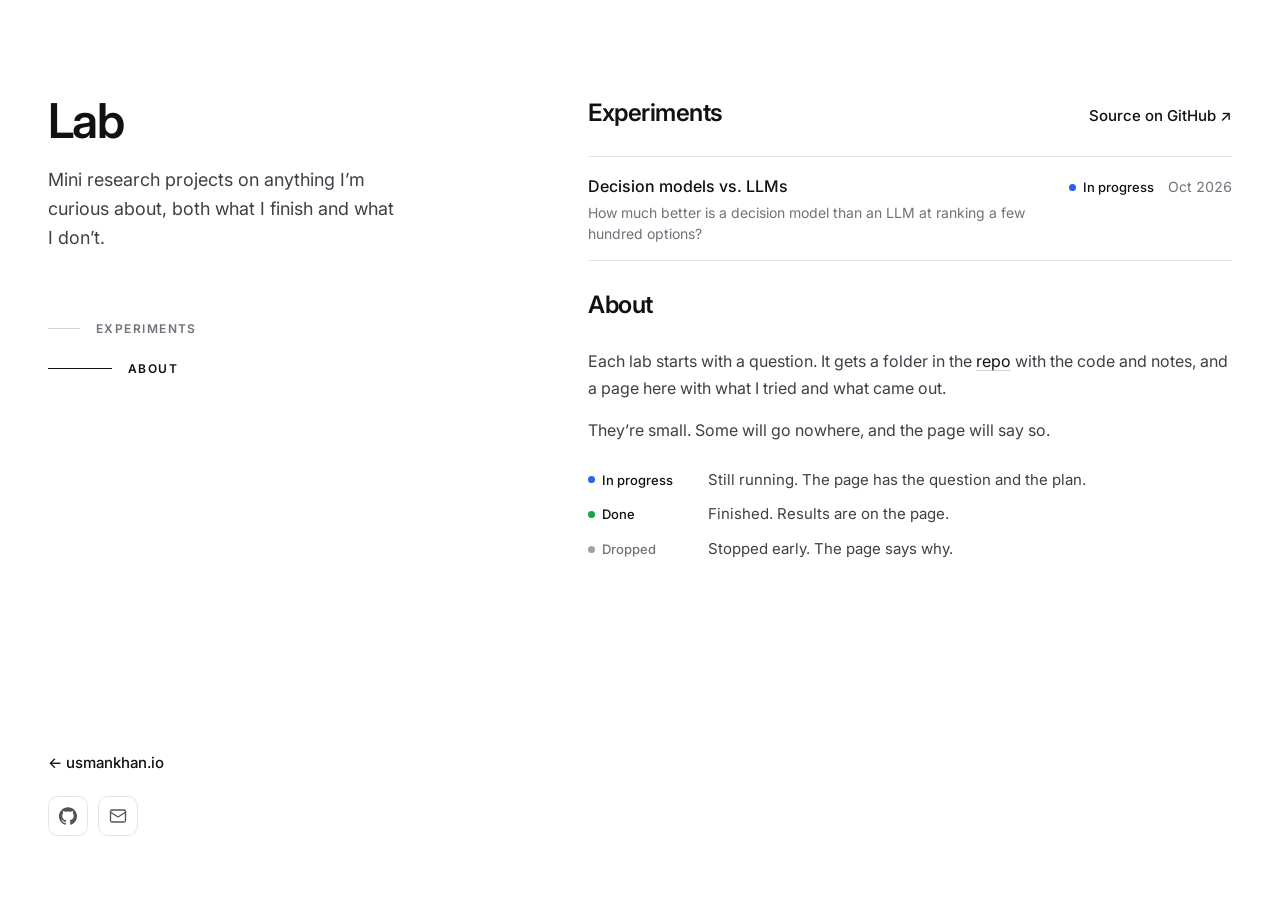
==== website/index.html @ 0e7bfc5a "Initialize lab website and first experiment Create the repo's static Lab site with GitHub Pages depl" ====
<!DOCTYPE html>
<html lang="en">
<head>
    <meta charset="UTF-8">
    <meta name="viewport" content="width=device-width, initial-scale=1.0">
    <title>Lab · Usman Khan</title>
    <meta name="description" content="Mini research projects on anything I'm curious about, both what I finish and what I don't.">
    <link rel="icon" href="data:image/svg+xml,<svg xmlns=%22http://www.w3.org/2000/svg%22 viewBox=%220 0 100 100%22><text y=%22.9em%22 font-size=%2290%22>🧪</text></svg>">
    <link rel="preconnect" href="https://fonts.googleapis.com">
    <link rel="preconnect" href="https://fonts.gstatic.com" crossorigin>
    <link rel="stylesheet" href="https://fonts.googleapis.com/css2?family=Inter:wght@400;500;600&display=swap">
    <link rel="stylesheet" href="styles.css">
</head>
<body>
    <div class="shell">
        <aside class="side" id="top">
            <div class="side-top">
                <h1>Lab</h1>
                <p class="lead">Mini research projects on anything I&rsquo;m curious about, both what I finish and what I don&rsquo;t.</p>
                <nav class="side-nav" aria-label="Primary">
                    <a href="#experiments">Experiments</a>
                    <a href="#about">About</a>
                </nav>
            </div>
            <div class="side-bottom">
                <a href="/" class="back"><span aria-hidden="true">←</span> usmankhan.io</a>
                <div class="socials">
                    <a href="https://github.com/usmank06/lab" target="_blank" rel="noopener noreferrer" aria-label="Source on GitHub" title="Source on GitHub">
                        <svg viewBox="0 0 24 24" fill="currentColor" aria-hidden="true"><path d="M12 .297c-6.63 0-12 5.373-12 12 0 5.303 3.438 9.8 8.205 11.385.6.113.82-.258.82-.577 0-.285-.01-1.04-.015-2.04-3.338.724-4.042-1.61-4.042-1.61C4.422 18.07 3.633 17.7 3.633 17.7c-1.087-.744.084-.729.084-.729 1.205.084 1.838 1.236 1.838 1.236 1.07 1.835 2.809 1.305 3.495.998.108-.776.417-1.305.76-1.605-2.665-.3-5.466-1.332-5.466-5.93 0-1.31.465-2.38 1.235-3.22-.135-.303-.54-1.523.105-3.176 0 0 1.005-.322 3.3 1.23.96-.267 1.98-.399 3-.405 1.02.006 2.04.138 3 .405 2.28-1.552 3.285-1.23 3.285-1.23.645 1.653.24 2.873.12 3.176.765.84 1.23 1.91 1.23 3.22 0 4.61-2.805 5.625-5.475 5.92.42.36.81 1.096.81 2.22 0 1.606-.015 2.896-.015 3.286 0 .315.21.69.825.57C20.565 22.092 24 17.592 24 12.297c0-6.627-5.373-12-12-12"/></svg>
                    </a>
                    <a href="mailto:hello@usmankhan.io" aria-label="Email" title="hello@usmankhan.io">
                        <svg viewBox="0 0 24 24" fill="none" stroke="currentColor" stroke-width="1.75" stroke-linecap="round" stroke-linejoin="round" aria-hidden="true"><rect width="20" height="16" x="2" y="4" rx="2"/><path d="m22 7-8.97 5.7a1.94 1.94 0 0 1-2.06 0L2 7"/></svg>
                    </a>
                </div>
            </div>
        </aside>

        <main class="main-col">
            <section id="experiments" class="section section-first">
                <div class="section-head">
                    <h2>Experiments</h2>
                    <a href="https://github.com/usmank06/lab" target="_blank" rel="noopener noreferrer" class="head-link">Source on GitHub <span aria-hidden="true">↗</span></a>
                </div>
                <ul class="rows">
                    <!-- Newest first. Each row: title, one-line question, status, month. -->
                    <li>
                        <a href="decision-models-vs-llms/" class="row">
                            <span class="row-text">
                                <span class="row-title">Decision models vs. LLMs</span>
                                <span class="row-sub">How much better is a decision model than an LLM at ranking a few hundred options?</span>
                            </span>
                            <span class="row-meta"><span class="status status-progress">In progress</span><span class="meta">Oct 2026</span></span>
                        </a>
                    </li>
                </ul>
            </section>

            <section id="about" class="section">
                <div class="section-head">
                    <h2>About</h2>
                </div>
                <div class="prose">
                    <p>Each lab starts with a question. It gets a folder in the <a href="https://github.com/usmank06/lab" target="_blank" rel="noopener noreferrer">repo</a> with the code and notes, and a page here with what I tried and what came out.</p>
                    <p>They&rsquo;re small. Some will go nowhere, and the page will say so.</p>
                </div>
                <dl class="legend">
                    <div><dt><span class="status status-progress">In progress</span></dt><dd>Still running. The page has the question and the plan.</dd></div>
                    <div><dt><span class="status status-done">Done</span></dt><dd>Finished. Results are on the page.</dd></div>
                    <div><dt><span class="status status-dropped">Dropped</span></dt><dd>Stopped early. The page says why.</dd></div>
                </dl>
            </section>
        </main>
    </div>

    <script>
        // Highlight the nav item for the section currently in view.
        const links = [...document.querySelectorAll('.side-nav a')];
        const sections = links.map(a => document.querySelector(a.getAttribute('href')));
        const setActive = () => {
            const line = window.innerHeight * 0.35;
            let current = null;
            for (const s of sections) {
                if (s.getBoundingClientRect().top <= line) current = s;
            }
            if (window.innerHeight + window.scrollY >= document.body.scrollHeight - 2) current = sections[sections.length - 1];
            links.forEach(a => a.classList.toggle('active', !!current && a.getAttribute('href') === '#' + current.id));
        };
        addEventListener('scroll', setActive, { passive: true });
        addEventListener('resize', setActive);
        setActive();
    </script>
</body>
</html>
---- website/styles.css ----
/* Same system as usmankhan.io: Inter, white, zinc greys, one blue accent. */

:root {
    --text: #111111;
    --body: #3f3f46;
    --muted: #71717a;
    --border: #e4e4e7;
    --border-soft: #efeff1;
    --surface: #f4f4f5;
    --accent: #2563eb;
    --done: #16a34a;

    --gutter: 3rem;
    --side-top: 6rem;
    --font: "Inter", -apple-system, BlinkMacSystemFont, "Segoe UI", Roboto, "Helvetica Neue", Arial, sans-serif;
    --mono: ui-monospace, "SF Mono", Menlo, Consolas, "Liberation Mono", monospace;
}

* {
    margin: 0;
    padding: 0;
    box-sizing: border-box;
}

html {
    scroll-behavior: smooth;
    -webkit-font-smoothing: antialiased;
    -moz-osx-font-smoothing: grayscale;
    text-size-adjust: 100%;
}

/* No rubber-band bounce when scrolling past the top or bottom. */
html,
body {
    overscroll-behavior: none;
}

body {
    font-family: var(--font);
    font-size: 16px;
    line-height: 1.65;
    color: var(--body);
    background-color: #ffffff;
}

a {
    color: inherit;
    text-decoration: none;
}

ul,
ol {
    list-style: none;
}

img,
svg {
    display: block;
}

strong {
    font-weight: 600;
    color: var(--text);
}

::selection {
    background-color: rgb(37 99 235 / 0.15);
}

:focus-visible {
    outline: 2px solid var(--accent);
    outline-offset: 3px;
    border-radius: 4px;
}

/* Shared */

h1,
h2,
h3 {
    color: var(--text);
    font-weight: 600;
}

h2 {
    font-size: 1.5rem;
    letter-spacing: -0.02em;
}

.meta {
    font-size: 0.875rem;
    color: var(--muted);
    font-variant-numeric: tabular-nums;
}

.link {
    color: var(--text);
    text-decoration: underline;
    text-decoration-color: #d4d4d8;
    text-decoration-thickness: 1px;
    text-underline-offset: 3px;
    transition: color 0.15s ease, text-decoration-color 0.15s ease;
}

.link:hover {
    color: var(--accent);
    text-decoration-color: var(--accent);
}

/* Status of an experiment: a small dot and a word. Kept inline (not flex) so its baseline is the
   text's baseline in every browser, and it lines up with whatever sits beside it. */
.status {
    display: inline-block;
    font-size: 0.8125rem;
    font-weight: 500;
    color: var(--text);
    white-space: nowrap;
}

.status::before {
    content: "";
    display: inline-block;
    width: 0.4375rem;
    height: 0.4375rem;
    margin-right: 0.4375rem;
    border-radius: 50%;
    background-color: #a1a1aa;
    vertical-align: 0.1em; /* centres the dot on the capitals */
}

.status-progress::before {
    background-color: var(--accent);
}

.status-done::before {
    background-color: var(--done);
}

.status-dropped {
    color: var(--muted);
}

/* Layout: intro stays put on the left, everything else scrolls on the right. */

.shell {
    display: grid;
    grid-template-columns: minmax(0, 5fr) minmax(0, 7fr);
    gap: 5rem;
    max-width: 80rem;
    margin: 0 auto;
    padding: 0 var(--gutter);
}

/* Sidebar */

.side {
    position: sticky;
    top: 0;
    align-self: start;
    display: flex;
    flex-direction: column;
    justify-content: space-between;
    height: 100vh;
    padding: var(--side-top) 0 4rem;
}

.kicker {
    margin-bottom: 0.625rem;
    font-size: 0.75rem;
    font-weight: 600;
    letter-spacing: 0.12em;
    text-transform: uppercase;
    color: var(--muted);
}

.kicker a {
    transition: color 0.15s ease;
}

.kicker a:hover {
    color: var(--text);
}

h1 {
    font-size: 3rem;
    line-height: 1.05;
    letter-spacing: -0.035em;
    margin-bottom: 1.25rem;
}

/* Experiment titles are longer than "Lab", so they get a smaller size. */
h1.title {
    font-size: 2.125rem;
    line-height: 1.15;
    letter-spacing: -0.03em;
    text-wrap: balance;
}

.lead {
    max-width: 22rem;
    font-size: 1.125rem;
    line-height: 1.6;
}

.side-nav {
    display: flex;
    flex-direction: column;
    margin-top: 3.5rem;
}

.side-nav a {
    display: flex;
    align-items: center;
    gap: 1rem;
    padding: 0.625rem 0;
    font-size: 0.75rem;
    font-weight: 600;
    letter-spacing: 0.12em;
    text-transform: uppercase;
    color: var(--muted);
    transition: color 0.2s ease;
}

/* The line in front of each item grows when it is hovered or current. */
.side-nav a::before {
    content: "";
    width: 2rem;
    height: 1px;
    background-color: #d4d4d8;
    transition: width 0.2s ease, background-color 0.2s ease;
}

.side-nav a:hover,
.side-nav a.active {
    color: var(--text);
}

.side-nav a:hover::before,
.side-nav a.active::before {
    width: 4rem;
    background-color: var(--text);
}

.side-bottom {
    display: flex;
    flex-direction: column;
    gap: 1.25rem;
}

.back {
    width: fit-content;
    font-size: 0.9375rem;
    font-weight: 500;
    color: var(--text);
    transition: color 0.15s ease;
}

.back:hover {
    color: var(--accent);
}

.socials {
    display: flex;
    gap: 0.625rem;
}

.socials a {
    display: grid;
    place-items: center;
    width: 2.5rem;
    height: 2.5rem;
    border: 1px solid var(--border);
    border-radius: 0.625rem;
    color: #52525b;
    transition: color 0.15s ease, border-color 0.15s ease, background-color 0.15s ease;
}

.socials a:hover {
    color: var(--text);
    border-color: #d4d4d8;
    background-color: #fafafa;
}

.socials svg {
    width: 1.125rem;
    height: 1.125rem;
}

/* Main column */

/* Starts level with the sidebar's title, less 0.2rem so the cap tops of the h2 and the h1
   line up, not just their boxes. */
.main-col {
    padding-top: calc(var(--side-top) - 0.2rem);
    padding-bottom: 4rem;
}

/* Sections */

/* Each section starts with a thin line across the column, heading just below it. */
.section {
    margin-top: 3rem;
    padding-top: 1.5rem;
    border-top: 1px solid var(--border);
    scroll-margin-top: 6rem;
}

/* The first thing in the column sits flush with the sidebar's top, at every breakpoint. */
.section.section-first {
    margin-top: 0;
    padding-top: 0;
    border-top: 0;
}

.section-head {
    display: flex;
    justify-content: space-between;
    align-items: baseline;
    gap: 1rem;
    margin-bottom: 1.5rem;
}

.head-link {
    font-size: 0.9375rem;
    font-weight: 500;
    color: var(--text);
    white-space: nowrap;
    transition: color 0.15s ease;
}

.head-link:hover {
    color: var(--accent);
}

.section-intro {
    margin: -0.5rem 0 1.75rem;
}

/* Facts card: date, status and code link at the top of an experiment page. */

/* The card's top edge lines up with the cap tops of the sidebar's "Lab" kicker. */
#facts {
    margin-top: 0.55rem;
    scroll-margin-top: 6rem;
}

.facts {
    padding: 1.5rem 1.75rem 0.5rem;
    border: 1px solid var(--border);
    border-radius: 1rem;
}

.facts-head {
    display: flex;
    justify-content: space-between;
    align-items: baseline;
    gap: 1rem;
    padding-bottom: 0.875rem;
    border-bottom: 1px solid var(--border);
}

.facts-head h2 {
    font-size: 1rem;
    letter-spacing: -0.01em;
}

.facts-row {
    padding: 0.875rem 0;
}

.facts-row + .facts-row {
    border-top: 1px solid var(--border-soft);
}

.facts dt {
    font-size: 0.8125rem;
    color: var(--muted);
}

.facts dd {
    color: var(--text);
    line-height: 1.5;
    overflow-wrap: anywhere;
}

/* Experiment list: title and a note on the left, status and date on the right. */

.rows {
    border-top: 1px solid var(--border);
}

.rows li {
    border-bottom: 1px solid var(--border);
}

/* The next section's line closes the list; a second line here would double it. */
.rows li:last-child {
    border-bottom: 0;
}

/* And that section sits right under the list, so the last row is boxed in evenly. */
#experiments + .section {
    margin-top: 0;
}

.row {
    display: flex;
    justify-content: space-between;
    align-items: baseline;
    gap: 1.5rem;
    padding: 1rem 0;
}

.row-title {
    display: block;
    font-weight: 500;
    color: var(--text);
    transition: color 0.15s ease;
}

.row-sub {
    display: block;
    margin-top: 0.125rem;
    font-size: 0.875rem;
    line-height: 1.5;
    color: var(--muted);
}

.row-meta {
    display: flex;
    align-items: baseline;
    gap: 0.875rem;
    flex-shrink: 0;
}

a.row:hover .row-title {
    color: var(--accent);
}

/* Status legend on the home page */

.legend {
    display: grid;
    gap: 0.625rem;
    margin-top: 1.5rem;
}

.legend div {
    display: flex;
    align-items: baseline;
    gap: 1rem;
    font-size: 0.9375rem;
}

.legend dt {
    flex: 0 0 6.5rem;
}

/* Write-up text */

.prose {
    max-width: 40rem;
}

.prose > * + * {
    margin-top: 1rem;
}

.prose h3 {
    margin-top: 2rem;
    font-size: 1.0625rem;
    letter-spacing: -0.01em;
}

.prose ul li,
.prose ol li {
    position: relative;
    padding-left: 1.375rem;
    font-size: 0.9375rem;
    line-height: 1.6;
}

.prose li + li {
    margin-top: 0.625rem;
}

.prose ul li::before {
    content: "";
    position: absolute;
    left: 0.125rem;
    top: 0.68em;
    width: 0.3125rem;
    height: 0.3125rem;
    border-radius: 50%;
    background-color: #a1a1aa;
}

.prose ol {
    counter-reset: step;
}

.prose ol li::before {
    content: counter(step) ".";
    counter-increment: step;
    position: absolute;
    left: 0;
    font-size: 0.8125rem;
    font-weight: 500;
    color: var(--muted);
    font-variant-numeric: tabular-nums;
}

.prose a {
    color: var(--text);
    text-decoration: underline;
    text-decoration-color: #d4d4d8;
    text-decoration-thickness: 1px;
    text-underline-offset: 3px;
    transition: color 0.15s ease, text-decoration-color 0.15s ease;
}

.prose a:hover {
    color: var(--accent);
    text-decoration-color: var(--accent);
}

.prose code {
    padding: 0.125em 0.375em;
    font-family: var(--mono);
    font-size: 0.85em;
    color: var(--text);
    background-color: var(--surface);
    border-radius: 0.375rem;
}

.prose pre {
    padding: 1rem 1.25rem;
    overflow-x: auto;
    font-size: 0.8125rem;
    line-height: 1.6;
    background-color: var(--surface);
    border-radius: 0.75rem;
}

.prose pre code {
    padding: 0;
    font-size: inherit;
    background: none;
}

.prose blockquote {
    padding-left: 1.25rem;
    border-left: 2px solid var(--border);
    color: var(--muted);
}

.prose table {
    width: 100%;
    border-collapse: collapse;
    font-size: 0.9375rem;
    font-variant-numeric: tabular-nums;
}

.prose th,
.prose td {
    padding: 0.625rem 1rem 0.625rem 0;
    text-align: left;
    vertical-align: top;
    border-bottom: 1px solid var(--border-soft);
}

.prose th {
    font-size: 0.8125rem;
    font-weight: 500;
    color: var(--muted);
    border-bottom-color: var(--border);
}

.prose img {
    width: 100%;
    height: auto;
    border-radius: 0.5rem;
    box-shadow: 0 0 0 1px rgb(0 0 0 / 0.06), 0 8px 24px -10px rgb(0 0 0 / 0.16);
}

.prose .caption {
    margin-top: 0.625rem;
    font-size: 0.8125rem;
    color: var(--muted);
}

/* A short note at the end of a section, e.g. "no results yet". */
.note {
    color: var(--muted);
}

/* Short windows: tighten the sidebar so everything stays in view */

@media (max-height: 820px) {
    :root {
        --side-top: 3.5rem;
    }

    .side {
        padding-bottom: 3rem;
    }

    .side-nav {
        margin-top: 2.5rem;
    }
}

/* Medium screens: one column, intro on top */

@media (max-width: 960px) {
    :root {
        --gutter: 2rem;
    }

    .shell {
        display: block;
    }

    .side {
        position: static;
        height: auto;
        padding: 3rem 0 0;
    }

    .side-nav {
        display: none;
    }

    .side-bottom {
        flex-direction: row;
        align-items: center;
        justify-content: space-between;
        margin-top: 2rem;
    }

    .main-col {
        padding-top: 3.5rem;
    }
}

/* Small screens */

@media (max-width: 640px) {
    :root {
        --gutter: 1.25rem;
    }

    h1 {
        font-size: 2.375rem;
    }

    h1.title {
        font-size: 1.75rem;
    }

    .facts {
        padding: 1.25rem 1.25rem 0.375rem;
    }

    .section {
        margin-top: 2.5rem;
        padding-top: 1.25rem;
    }

    .row {
        flex-direction: column;
        gap: 0.5rem;
    }

    .legend dt {
        flex-basis: 5.5rem;
    }
}

@media (prefers-reduced-motion: reduce) {
    html {
        scroll-behavior: auto;
    }

    *,
    *::before,
    *::after {
        transition: none !important;
    }
}
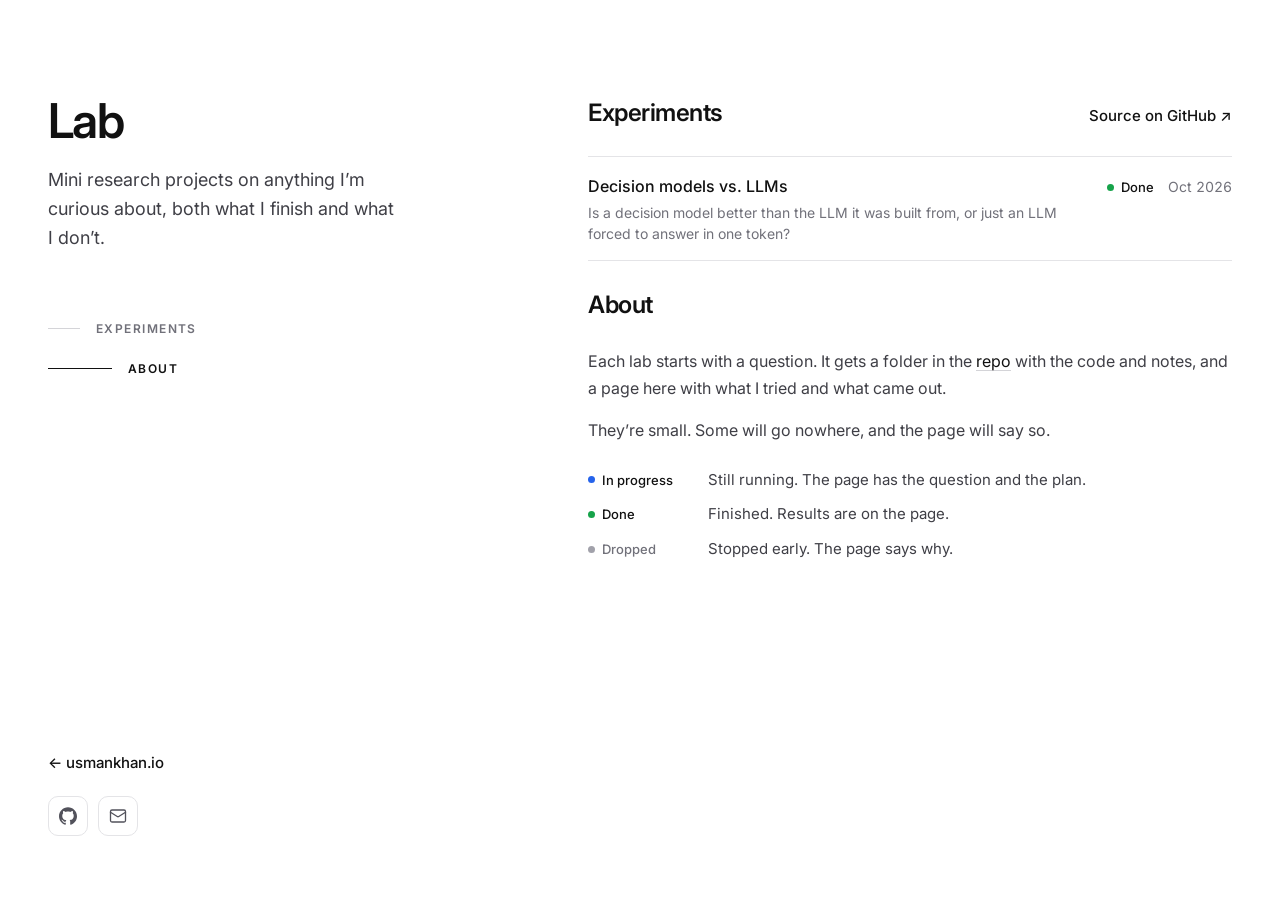
==== commit d5d04aee: "Add decision models vs LLMs lab Compares five decision models (Jev, Decider, Elephant, Microsoft-Dec" ====
--- a/website/index.html
+++ b/website/index.html
@@ -47,9 +47,9 @@
                         <a href="decision-models-vs-llms/" class="row">
                             <span class="row-text">
                                 <span class="row-title">Decision models vs. LLMs</span>
-                                <span class="row-sub">How much better is a decision model than an LLM at ranking a few hundred options?</span>
+                                <span class="row-sub">Is a decision model better than the LLM it was built from, or just an LLM forced to answer in one token?</span>
                             </span>
-                            <span class="row-meta"><span class="status status-progress">In progress</span><span class="meta">Oct 2026</span></span>
+                            <span class="row-meta"><span class="status status-done">Done</span><span class="meta">Oct 2026</span></span>
                         </a>
                     </li>
                 </ul>
--- a/website/styles.css
+++ b/website/styles.css
@@ -594,6 +594,133 @@
     color: var(--muted);
 }
 
+/* Results: a row of headline numbers */
+
+.stats {
+    display: grid;
+    grid-template-columns: repeat(3, minmax(0, 1fr));
+    gap: 0.875rem;
+    margin-top: 1.5rem;
+}
+
+.stat {
+    padding: 1.125rem 1.25rem 1.25rem;
+    border: 1px solid var(--border);
+    border-radius: 0.875rem;
+}
+
+.stat-label {
+    font-size: 0.8125rem;
+    line-height: 1.4;
+    color: var(--muted);
+}
+
+.stat-value {
+    margin-top: 0.375rem;
+    font-size: 1.75rem;
+    font-weight: 600;
+    line-height: 1.1;
+    letter-spacing: -0.025em;
+    color: var(--text);
+}
+
+.stat-sub {
+    margin-top: 0.5rem;
+    font-size: 0.8125rem;
+    line-height: 1.45;
+    color: var(--muted);
+}
+
+/* Figures: inline SVG charts, drawn at the column's width */
+
+.figure {
+    margin: 1.75rem 0 0;
+}
+
+.figure svg {
+    display: block;
+    width: 100%;
+    height: auto;
+    font-family: var(--font);
+}
+
+.figure .caption {
+    margin-top: 0.625rem;
+    max-width: 40rem;
+    font-size: 0.8125rem;
+    line-height: 1.5;
+    color: var(--muted);
+}
+
+/* Prose that follows a figure or the stats row starts with normal spacing. */
+.figure + .prose,
+.stats + .prose {
+    margin-top: 1.75rem;
+}
+
+.prose table td,
+.prose table th {
+    padding-right: 0.75rem;
+}
+
+/* Dropdowns for supporting detail */
+
+.more {
+    margin-top: 1.5rem;
+    max-width: 40rem;
+    border: 1px solid var(--border);
+    border-radius: 0.875rem;
+}
+
+.more + .more {
+    margin-top: 0.75rem;
+}
+
+.more summary {
+    display: flex;
+    justify-content: space-between;
+    align-items: center;
+    gap: 1rem;
+    padding: 0.875rem 1.25rem;
+    font-size: 0.9375rem;
+    font-weight: 500;
+    color: var(--text);
+    cursor: pointer;
+    list-style: none;
+}
+
+.more summary::-webkit-details-marker {
+    display: none;
+}
+
+.more summary::after {
+    content: "+";
+    font-size: 1.125rem;
+    line-height: 1;
+    color: var(--muted);
+}
+
+.more[open] summary::after {
+    content: "\2212";
+}
+
+.more summary:hover {
+    color: var(--accent);
+}
+
+.more-body {
+    padding: 0 1.25rem 1.25rem;
+}
+
+.more .figure {
+    margin-top: 1rem;
+}
+
+.more + .prose,
+.figure + .more {
+    margin-top: 1.75rem;
+}
+
 /* Short windows: tighten the sidebar so everything stays in view */
 
 @media (max-height: 820px) {
@@ -675,6 +802,10 @@
     .legend dt {
         flex-basis: 5.5rem;
     }
+
+    .stats {
+        grid-template-columns: 1fr;
+    }
 }
 
 @media (prefers-reduced-motion: reduce) {
